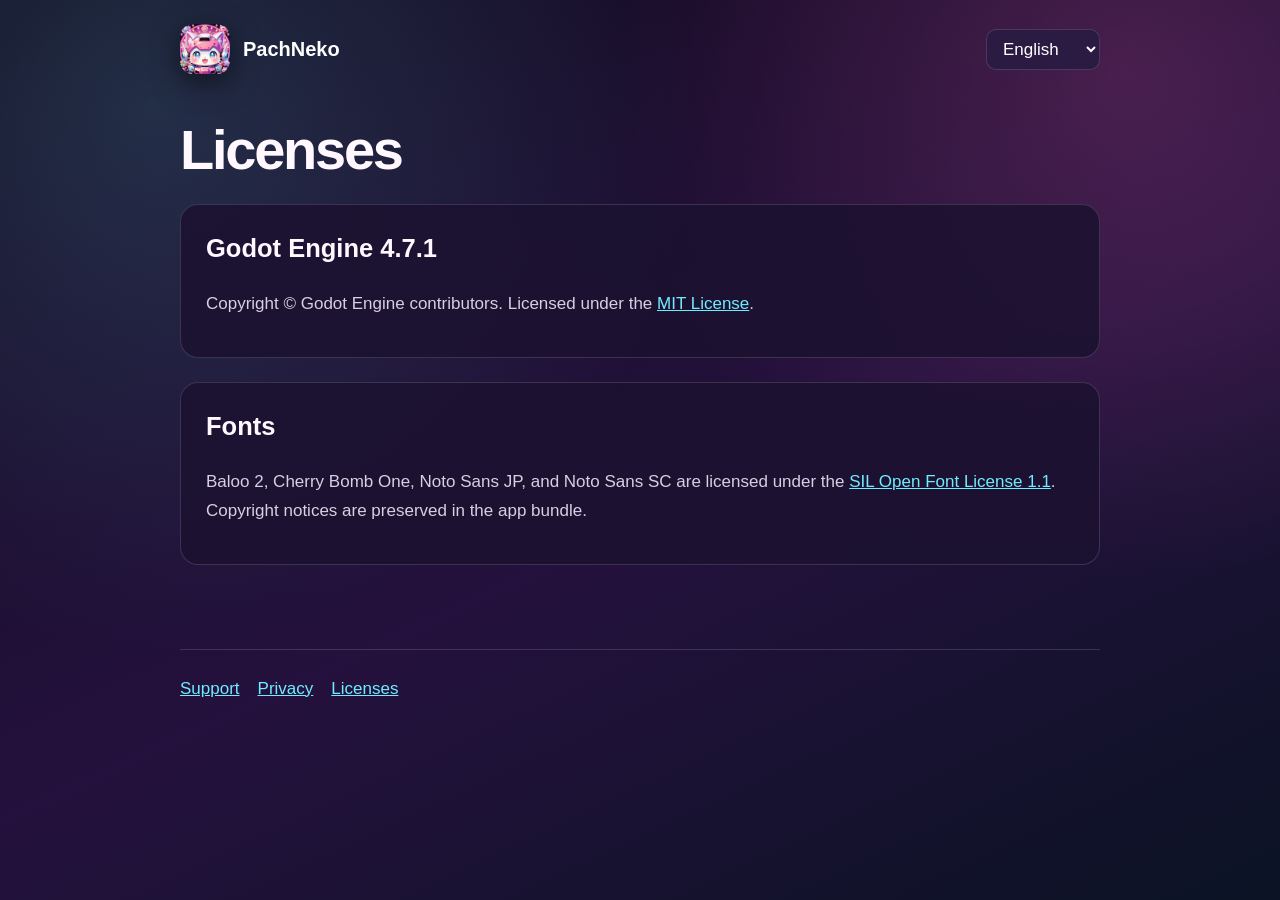
==== licenses.html @ dc420384 "Publish PachNeko support and privacy site" ====
<!doctype html>
<html lang="en">
<head><meta charset="utf-8"><meta name="viewport" content="width=device-width, initial-scale=1"><title>PachNeko — Licenses</title><link rel="icon" href="icon.png"><link rel="stylesheet" href="styles.css"><script src="site.js" defer></script></head>
<body><div class="shell">
  <header><a class="brand" href="index.html" data-lang-link><img src="icon.png" alt=""><strong>PachNeko</strong></a><select id="language" aria-label="Language"><option value="fr">Français</option><option value="en">English</option><option value="ja">日本語</option><option value="zh">简体中文</option><option value="es">Español</option><option value="it">Italiano</option><option value="de">Deutsch</option></select></header>
  <main class="policy"><h1 data-i18n="licenses">Licenses</h1>
    <section><h2>Godot Engine 4.7.1</h2><p>Copyright © Godot Engine contributors. Licensed under the <a href="https://github.com/godotengine/godot/blob/master/LICENSE.txt">MIT License</a>.</p></section>
    <section><h2>Fonts</h2><p>Baloo 2, Cherry Bomb One, Noto Sans JP, and Noto Sans SC are licensed under the <a href="https://openfontlicense.org/">SIL Open Font License 1.1</a>. Copyright notices are preserved in the app bundle.</p></section>
  </main>
  <footer><nav><a href="index.html" data-lang-link data-i18n="support">Support</a><a href="privacy.html" data-lang-link data-i18n="privacy">Privacy</a><a href="licenses.html" data-lang-link data-i18n="licenses">Licenses</a></nav></footer>
</div></body></html>
---- styles.css ----
:root {
  color-scheme: dark;
  --ink: #fff8ff;
  --muted: #d8cfe0;
  --pink: #ff67bd;
  --cyan: #70ecff;
  --panel: rgba(28, 18, 48, 0.88);
  --line: rgba(255, 255, 255, 0.14);
}

* { box-sizing: border-box; }

body {
  margin: 0;
  min-height: 100vh;
  color: var(--ink);
  background:
    radial-gradient(circle at 12% 12%, rgba(112, 236, 255, 0.16), transparent 34rem),
    radial-gradient(circle at 88% 8%, rgba(255, 103, 189, 0.19), transparent 32rem),
    linear-gradient(155deg, #10081d, #24113d 55%, #0b1324);
  font: 17px/1.65 -apple-system, BlinkMacSystemFont, "Segoe UI", sans-serif;
}

a { color: var(--cyan); }
a:hover { color: white; }

.shell { width: min(920px, calc(100% - 36px)); margin: 0 auto; }

header {
  display: flex;
  align-items: center;
  justify-content: space-between;
  gap: 20px;
  padding: 24px 0;
}

.brand { display: flex; align-items: center; gap: 13px; color: white; text-decoration: none; }
.brand img { width: 50px; height: 50px; border-radius: 13px; box-shadow: 0 8px 28px #0008; }
.brand strong { font-size: 1.25rem; }

select {
  color: white;
  background: #2b1a42;
  border: 1px solid var(--line);
  border-radius: 10px;
  padding: 9px 12px;
  font: inherit;
}

.hero {
  display: grid;
  grid-template-columns: 190px 1fr;
  align-items: center;
  gap: 38px;
  padding: 54px 0 42px;
}

.hero > img { width: 100%; border-radius: 32px; box-shadow: 0 24px 80px #000a; }
h1 { margin: 0 0 12px; font-size: clamp(2.4rem, 8vw, 4.7rem); line-height: 1; letter-spacing: -0.04em; }
.lede { margin: 0; color: var(--muted); font-size: 1.18rem; }

.grid { display: grid; grid-template-columns: repeat(2, minmax(0, 1fr)); gap: 18px; margin: 24px 0 52px; }
.card { padding: 25px; background: var(--panel); border: 1px solid var(--line); border-radius: 20px; box-shadow: 0 14px 46px #0005; }
.card h2 { margin: 0 0 10px; font-size: 1.22rem; }
.card p { margin: 0; color: var(--muted); }
.card.wide { grid-column: 1 / -1; }

.policy { padding: 24px 0 60px; }
.policy h1 { font-size: clamp(2.1rem, 6vw, 3.5rem); margin-bottom: 26px; }
.policy section { margin: 24px 0; padding: 22px 25px; background: var(--panel); border: 1px solid var(--line); border-radius: 18px; }
.policy h2 { margin-top: 0; }
.policy p, .policy li { color: var(--muted); }

footer { border-top: 1px solid var(--line); padding: 25px 0 42px; color: var(--muted); }
footer nav { display: flex; flex-wrap: wrap; gap: 18px; }

@media (max-width: 620px) {
  header { align-items: flex-start; }
  .hero { grid-template-columns: 95px 1fr; gap: 18px; padding-top: 34px; }
  .grid { grid-template-columns: 1fr; }
  .card.wide { grid-column: auto; }
}
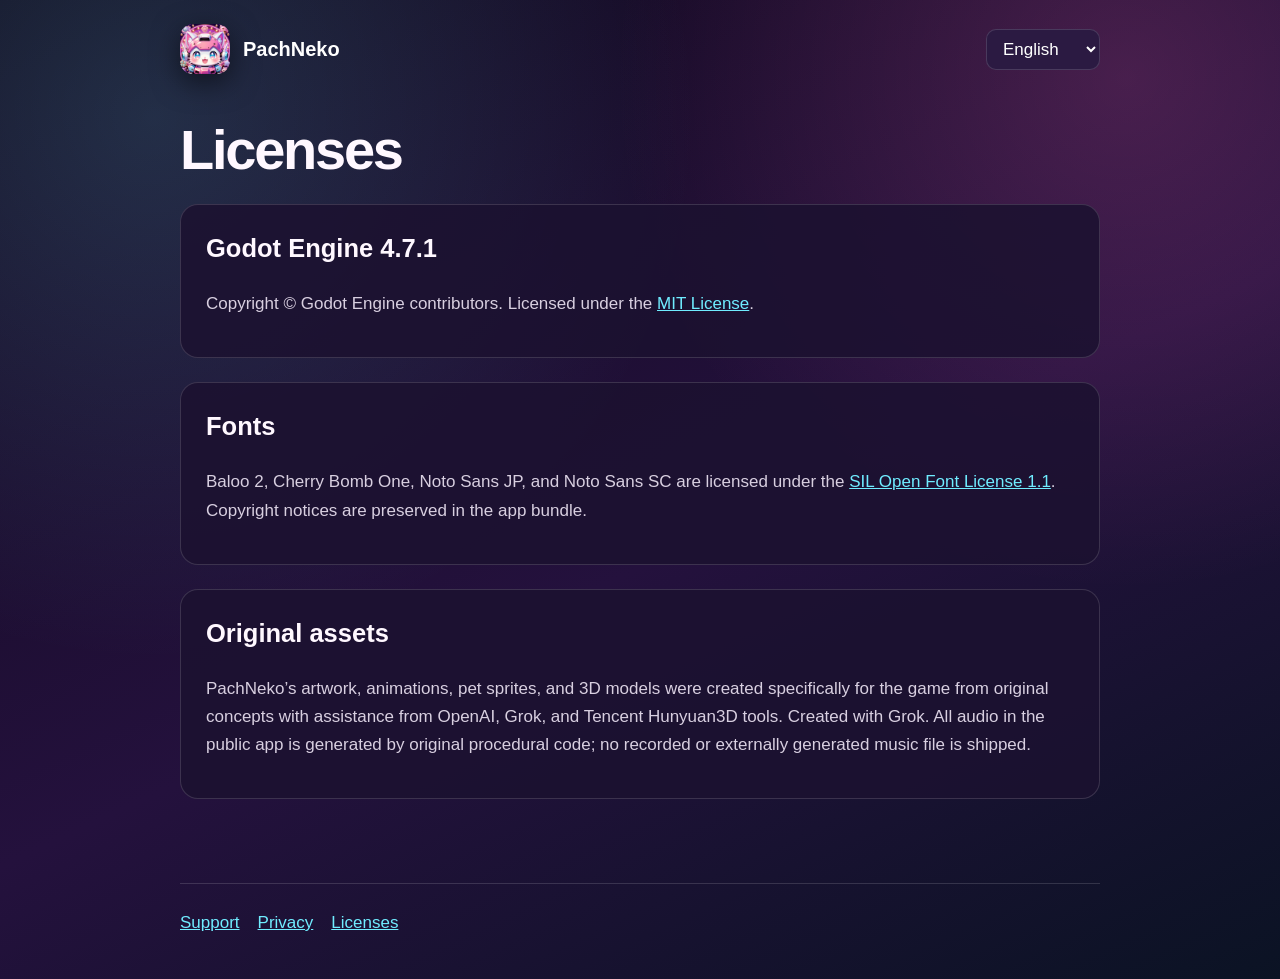
==== commit 34425d10: "Clarify PachNeko asset attribution" ====
--- a/licenses.html
+++ b/licenses.html
@@ -6,6 +6,7 @@
   <main class="policy"><h1 data-i18n="licenses">Licenses</h1>
     <section><h2>Godot Engine 4.7.1</h2><p>Copyright © Godot Engine contributors. Licensed under the <a href="https://github.com/godotengine/godot/blob/master/LICENSE.txt">MIT License</a>.</p></section>
     <section><h2>Fonts</h2><p>Baloo 2, Cherry Bomb One, Noto Sans JP, and Noto Sans SC are licensed under the <a href="https://openfontlicense.org/">SIL Open Font License 1.1</a>. Copyright notices are preserved in the app bundle.</p></section>
+    <section><h2>Original assets</h2><p>PachNeko’s artwork, animations, pet sprites, and 3D models were created specifically for the game from original concepts with assistance from OpenAI, Grok, and Tencent Hunyuan3D tools. Created with Grok. All audio in the public app is generated by original procedural code; no recorded or externally generated music file is shipped.</p></section>
   </main>
   <footer><nav><a href="index.html" data-lang-link data-i18n="support">Support</a><a href="privacy.html" data-lang-link data-i18n="privacy">Privacy</a><a href="licenses.html" data-lang-link data-i18n="licenses">Licenses</a></nav></footer>
 </div></body></html>
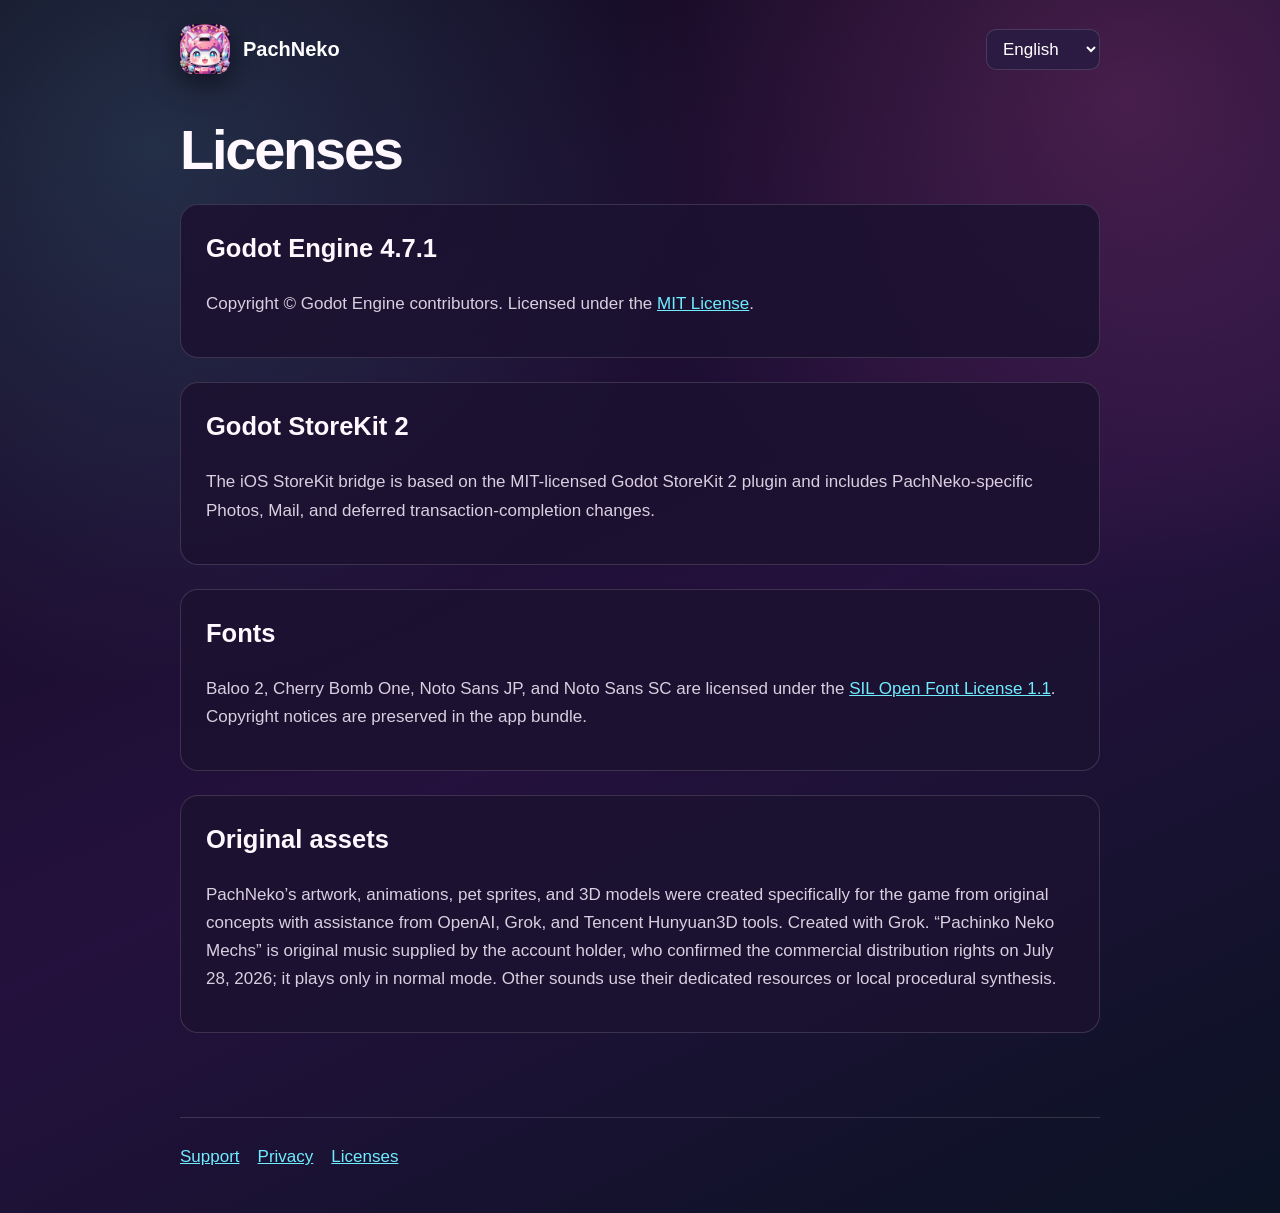
==== commit 9406c990: "Document StoreKit and normal-mode music rights" ====
--- a/licenses.html
+++ b/licenses.html
@@ -5,8 +5,9 @@
   <header><a class="brand" href="index.html" data-lang-link><img src="icon.png" alt=""><strong>PachNeko</strong></a><select id="language" aria-label="Language"><option value="fr">Français</option><option value="en">English</option><option value="ja">日本語</option><option value="zh">简体中文</option><option value="es">Español</option><option value="it">Italiano</option><option value="de">Deutsch</option></select></header>
   <main class="policy"><h1 data-i18n="licenses">Licenses</h1>
     <section><h2>Godot Engine 4.7.1</h2><p>Copyright © Godot Engine contributors. Licensed under the <a href="https://github.com/godotengine/godot/blob/master/LICENSE.txt">MIT License</a>.</p></section>
+    <section><h2>Godot StoreKit 2</h2><p>The iOS StoreKit bridge is based on the MIT-licensed Godot StoreKit 2 plugin and includes PachNeko-specific Photos, Mail, and deferred transaction-completion changes.</p></section>
     <section><h2>Fonts</h2><p>Baloo 2, Cherry Bomb One, Noto Sans JP, and Noto Sans SC are licensed under the <a href="https://openfontlicense.org/">SIL Open Font License 1.1</a>. Copyright notices are preserved in the app bundle.</p></section>
-    <section><h2>Original assets</h2><p>PachNeko’s artwork, animations, pet sprites, and 3D models were created specifically for the game from original concepts with assistance from OpenAI, Grok, and Tencent Hunyuan3D tools. Created with Grok. All audio in the public app is generated by original procedural code; no recorded or externally generated music file is shipped.</p></section>
+    <section><h2>Original assets</h2><p>PachNeko’s artwork, animations, pet sprites, and 3D models were created specifically for the game from original concepts with assistance from OpenAI, Grok, and Tencent Hunyuan3D tools. Created with Grok. “Pachinko Neko Mechs” is original music supplied by the account holder, who confirmed the commercial distribution rights on July 28, 2026; it plays only in normal mode. Other sounds use their dedicated resources or local procedural synthesis.</p></section>
   </main>
   <footer><nav><a href="index.html" data-lang-link data-i18n="support">Support</a><a href="privacy.html" data-lang-link data-i18n="privacy">Privacy</a><a href="licenses.html" data-lang-link data-i18n="licenses">Licenses</a></nav></footer>
 </div></body></html>
